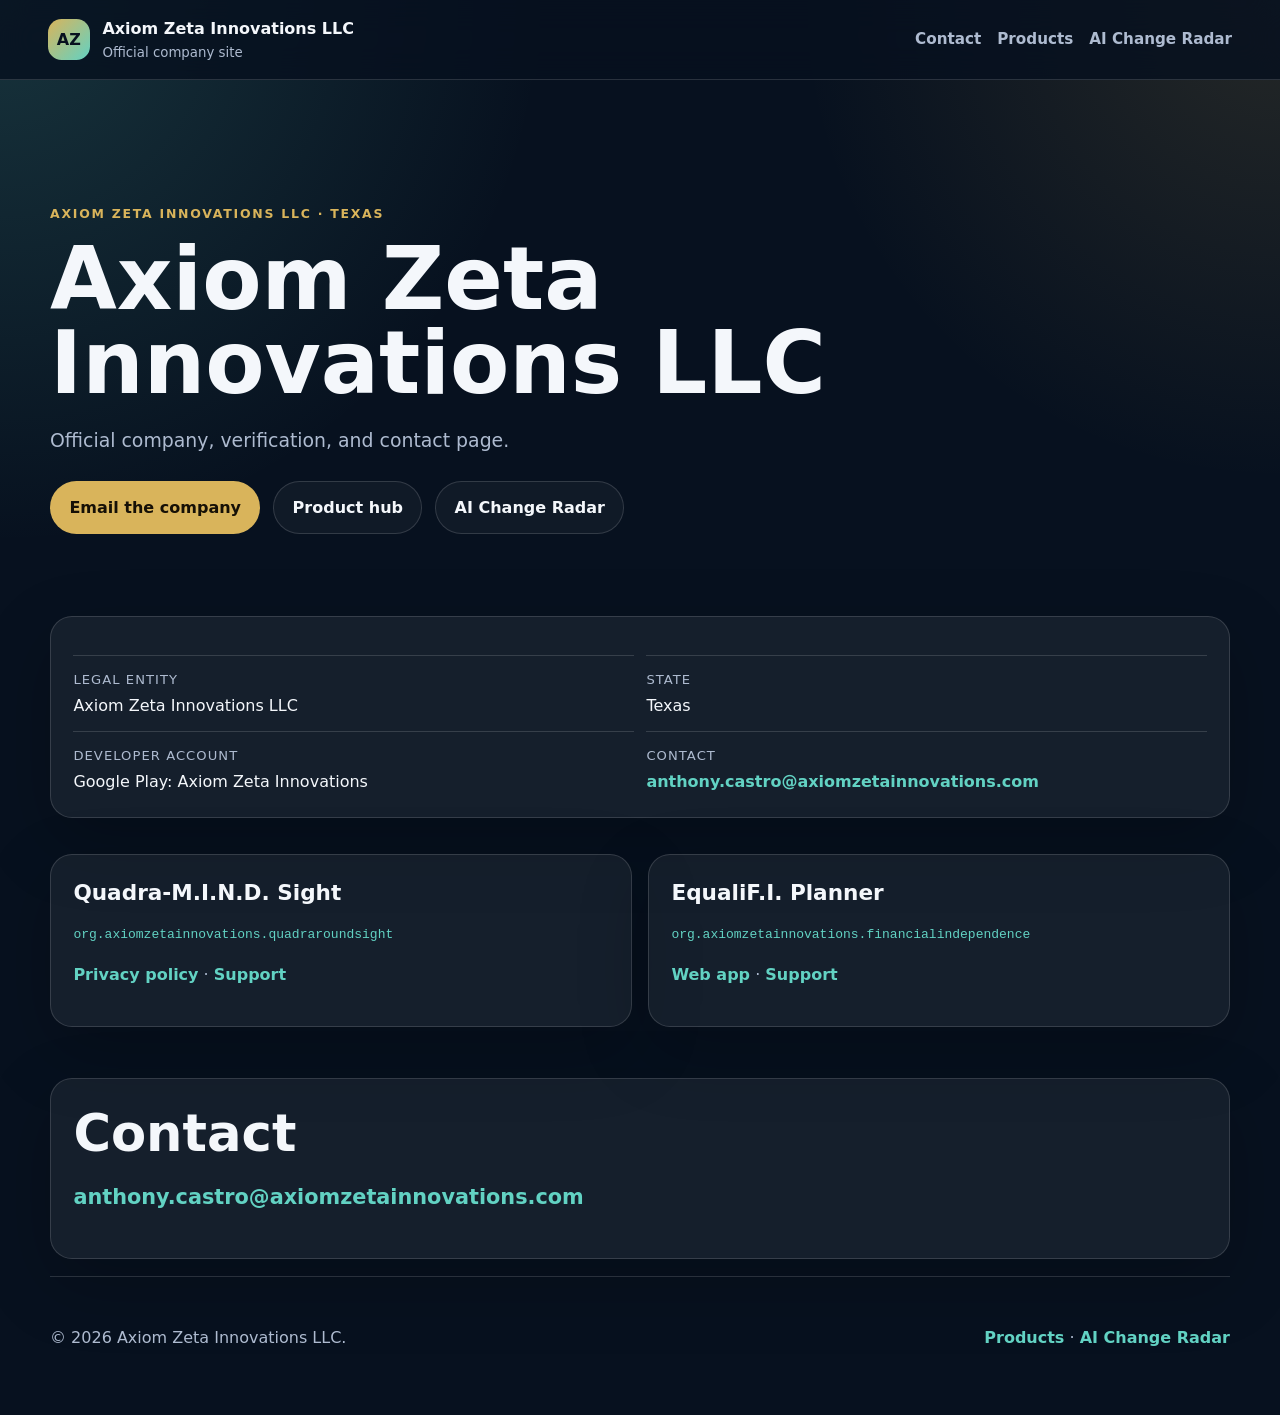
==== index.html @ 3f9bf86b "Trim the official LLC site to the essentials" ====
<!doctype html>
<html lang="en">
<head>
  <meta charset="utf-8" />
  <meta name="viewport" content="width=device-width, initial-scale=1" />
  <title>Axiom Zeta Innovations LLC</title>
  <meta name="description" content="Official company and contact page for Axiom Zeta Innovations LLC." />
  <link rel="canonical" href="https://axiomzetainnovations.com/" />
  <link rel="stylesheet" href="styles.css" />
</head>
<body>
  <header class="site-header">
    <a class="brand" href="#top" aria-label="Axiom Zeta Innovations LLC home">
      <span class="brand-mark">AZ</span>
      <span>
        <strong>Axiom Zeta Innovations LLC</strong>
        <small>Official company site</small>
      </span>
    </a>
    <nav aria-label="Primary">
      <a href="#contact">Contact</a>
      <a href="https://axiomzeta-innovations.com">Products</a>
      <a href="https://www.aichangeradar.com">AI Change Radar</a>
    </nav>
  </header>

  <main id="top">
    <section class="hero">
      <p class="eyebrow">Axiom Zeta Innovations LLC · Texas</p>
      <h1>Axiom Zeta Innovations LLC</h1>
      <p class="lede">Official company, verification, and contact page.</p>
      <div class="actions">
        <a class="button primary" href="mailto:anthony.castro@axiomzetainnovations.com">Email the company</a>
        <a class="button ghost" href="https://axiomzeta-innovations.com">Product hub</a>
        <a class="button ghost" href="https://www.aichangeradar.com">AI Change Radar</a>
      </div>
    </section>

    <section class="section compact" aria-label="Company facts">
      <div class="card wide facts-card">
        <dl class="facts">
          <div><dt>Legal entity</dt><dd>Axiom Zeta Innovations LLC</dd></div>
          <div><dt>State</dt><dd>Texas</dd></div>
          <div><dt>Developer account</dt><dd>Google Play: Axiom Zeta Innovations</dd></div>
          <div><dt>Contact</dt><dd><a href="mailto:anthony.castro@axiomzetainnovations.com">anthony.castro@axiomzetainnovations.com</a></dd></div>
        </dl>
      </div>
    </section>

    <section class="section compact" aria-label="App support">
      <div class="grid two">
        <article class="card support-card">
          <h2>Quadra-M.I.N.D. Sight</h2>
          <p><code>org.axiomzetainnovations.quadraroundsight</code></p>
          <p><a href="https://quadra-mind-sight.onrender.com/privacy.html">Privacy policy</a> · <a href="mailto:anthony.castro@axiomzetainnovations.com">Support</a></p>
        </article>
        <article class="card support-card">
          <h2>EqualiF.I. Planner</h2>
          <p><code>org.axiomzetainnovations.financialindependence</code></p>
          <p><a href="https://equalifi-planner.vercel.app">Web app</a> · <a href="mailto:anthony.castro@axiomzetainnovations.com">Support</a></p>
        </article>
      </div>
    </section>

    <section id="contact" class="section compact">
      <div class="card wide contact-card">
        <h2>Contact</h2>
        <p class="contact-line"><a href="mailto:anthony.castro@axiomzetainnovations.com">anthony.castro@axiomzetainnovations.com</a></p>
      </div>
    </section>
  </main>

  <footer>
    <p>© <span id="year">2026</span> Axiom Zeta Innovations LLC.</p>
    <p><a href="https://axiomzeta-innovations.com">Products</a> · <a href="https://www.aichangeradar.com">AI Change Radar</a></p>
  </footer>
  <script>document.getElementById('year').textContent = new Date().getFullYear();</script>
</body>
</html>
---- styles.css ----
:root {
  color-scheme: dark;
  --bg: #07111f;
  --panel: rgba(255, 255, 255, 0.06);
  --panel-strong: rgba(255, 255, 255, 0.09);
  --text: #f4f7fb;
  --muted: #aebbd0;
  --line: rgba(255, 255, 255, 0.14);
  --gold: #d9b45b;
  --teal: #62d2c3;
  --radius: 22px;
}

* { box-sizing: border-box; }

body {
  margin: 0;
  font-family: Inter, ui-sans-serif, system-ui, -apple-system, BlinkMacSystemFont, "Segoe UI", sans-serif;
  background:
    radial-gradient(circle at top left, rgba(98, 210, 195, 0.18), transparent 34rem),
    radial-gradient(circle at top right, rgba(217, 180, 91, 0.14), transparent 30rem),
    var(--bg);
  color: var(--text);
  line-height: 1.6;
}

a { color: var(--teal); text-decoration: none; font-weight: 650; }
a:hover { text-decoration: underline; }

.site-header {
  position: sticky;
  top: 0;
  z-index: 10;
  display: flex;
  align-items: center;
  justify-content: space-between;
  gap: 1rem;
  padding: 1rem clamp(1rem, 4vw, 3rem);
  background: rgba(7, 17, 31, 0.82);
  backdrop-filter: blur(16px);
  border-bottom: 1px solid var(--line);
}

.brand { display: flex; align-items: center; gap: 0.8rem; color: var(--text); }
.brand:hover { text-decoration: none; }
.brand-mark {
  display: grid;
  place-items: center;
  width: 2.6rem;
  height: 2.6rem;
  border-radius: 0.85rem;
  background: linear-gradient(135deg, var(--gold), var(--teal));
  color: #07111f;
  font-weight: 900;
}
.brand small { display: block; color: var(--muted); font-weight: 500; }

nav { display: flex; flex-wrap: wrap; gap: 1rem; }
nav a { color: var(--muted); font-size: 0.95rem; }
nav a:hover { color: var(--text); }

main { width: min(1180px, calc(100% - 2rem)); margin: 0 auto; }

.hero { padding: clamp(4rem, 9vw, 7rem) 0 3rem; max-width: 880px; }
.eyebrow, .kicker {
  letter-spacing: 0.14em;
  text-transform: uppercase;
  color: var(--gold);
  font-size: 0.78rem;
  font-weight: 800;
}
h1 { font-size: clamp(2.6rem, 7vw, 5.4rem); line-height: 0.98; margin: 0.4rem 0 1rem; }
h2 { font-size: clamp(2rem, 4vw, 3.2rem); line-height: 1.05; margin: 0.3rem 0 0.8rem; }
h3 { margin-top: 0; }
.lede { color: var(--muted); font-size: 1.18rem; max-width: 760px; }

.actions { display: flex; flex-wrap: wrap; gap: 0.8rem; margin-top: 1.6rem; }
.button {
  display: inline-flex;
  align-items: center;
  border-radius: 999px;
  padding: 0.8rem 1.15rem;
  border: 1px solid var(--line);
  color: var(--text);
}
.button.primary { background: var(--gold); color: #161006; border-color: transparent; }
.button.ghost { background: rgba(255,255,255,0.04); }

.section { padding: 3.5rem 0; }
.section.compact { padding: 1.1rem 0; }
.facts-card { margin-top: 0; }
.support-card h2 { font-size: 1.35rem; margin-bottom: 0.4rem; }
.support-card code { color: var(--teal); overflow-wrap: anywhere; }
.section.alt .card { background: var(--panel-strong); }
.section-head { max-width: 780px; margin-bottom: 1.4rem; }
.section-head p { color: var(--muted); }

.grid { display: grid; gap: 1rem; }
.grid.three { grid-template-columns: repeat(3, minmax(0, 1fr)); }
.grid.two { grid-template-columns: repeat(2, minmax(0, 1fr)); }

.card {
  background: var(--panel);
  border: 1px solid var(--line);
  border-radius: var(--radius);
  padding: 1.4rem;
  box-shadow: 0 24px 70px rgba(0, 0, 0, 0.22);
}
.card.wide { margin-top: 1rem; }
.card p { color: var(--muted); }
.card strong { color: var(--text); }

.pill {
  display: inline-block;
  border-radius: 999px;
  padding: 0.25rem 0.6rem;
  font-size: 0.75rem;
  font-weight: 800;
  letter-spacing: 0.08em;
  text-transform: uppercase;
  background: rgba(98, 210, 195, 0.14);
  color: var(--teal);
}
.pill.hub { background: rgba(217, 180, 91, 0.16); color: var(--gold); }
.pill.inquiry { background: rgba(255,255,255,0.1); color: var(--text); }

.facts, .mini-facts { display: grid; gap: 0.8rem; margin: 1rem 0 0; }
.facts { grid-template-columns: repeat(2, minmax(0, 1fr)); }
.facts div, .mini-facts div { border-top: 1px solid var(--line); padding-top: 0.8rem; }
dt { color: var(--muted); font-size: 0.82rem; text-transform: uppercase; letter-spacing: 0.08em; }
dd { margin: 0.2rem 0 0; overflow-wrap: anywhere; }

.links { color: var(--muted); }
.contact-line { font-size: 1.3rem; overflow-wrap: anywhere; }
.muted { color: var(--muted); }

footer {
  width: min(1180px, calc(100% - 2rem));
  margin: 0 auto;
  padding: 2rem 0 3rem;
  border-top: 1px solid var(--line);
  color: var(--muted);
  display: flex;
  justify-content: space-between;
  gap: 1rem;
  flex-wrap: wrap;
}

.not-found { min-height: 70vh; display: grid; place-items: center; text-align: center; }

@media (max-width: 820px) {
  .site-header { align-items: flex-start; flex-direction: column; }
  .grid.three, .grid.two, .facts { grid-template-columns: 1fr; }
  .hero { padding-top: 3rem; }
}
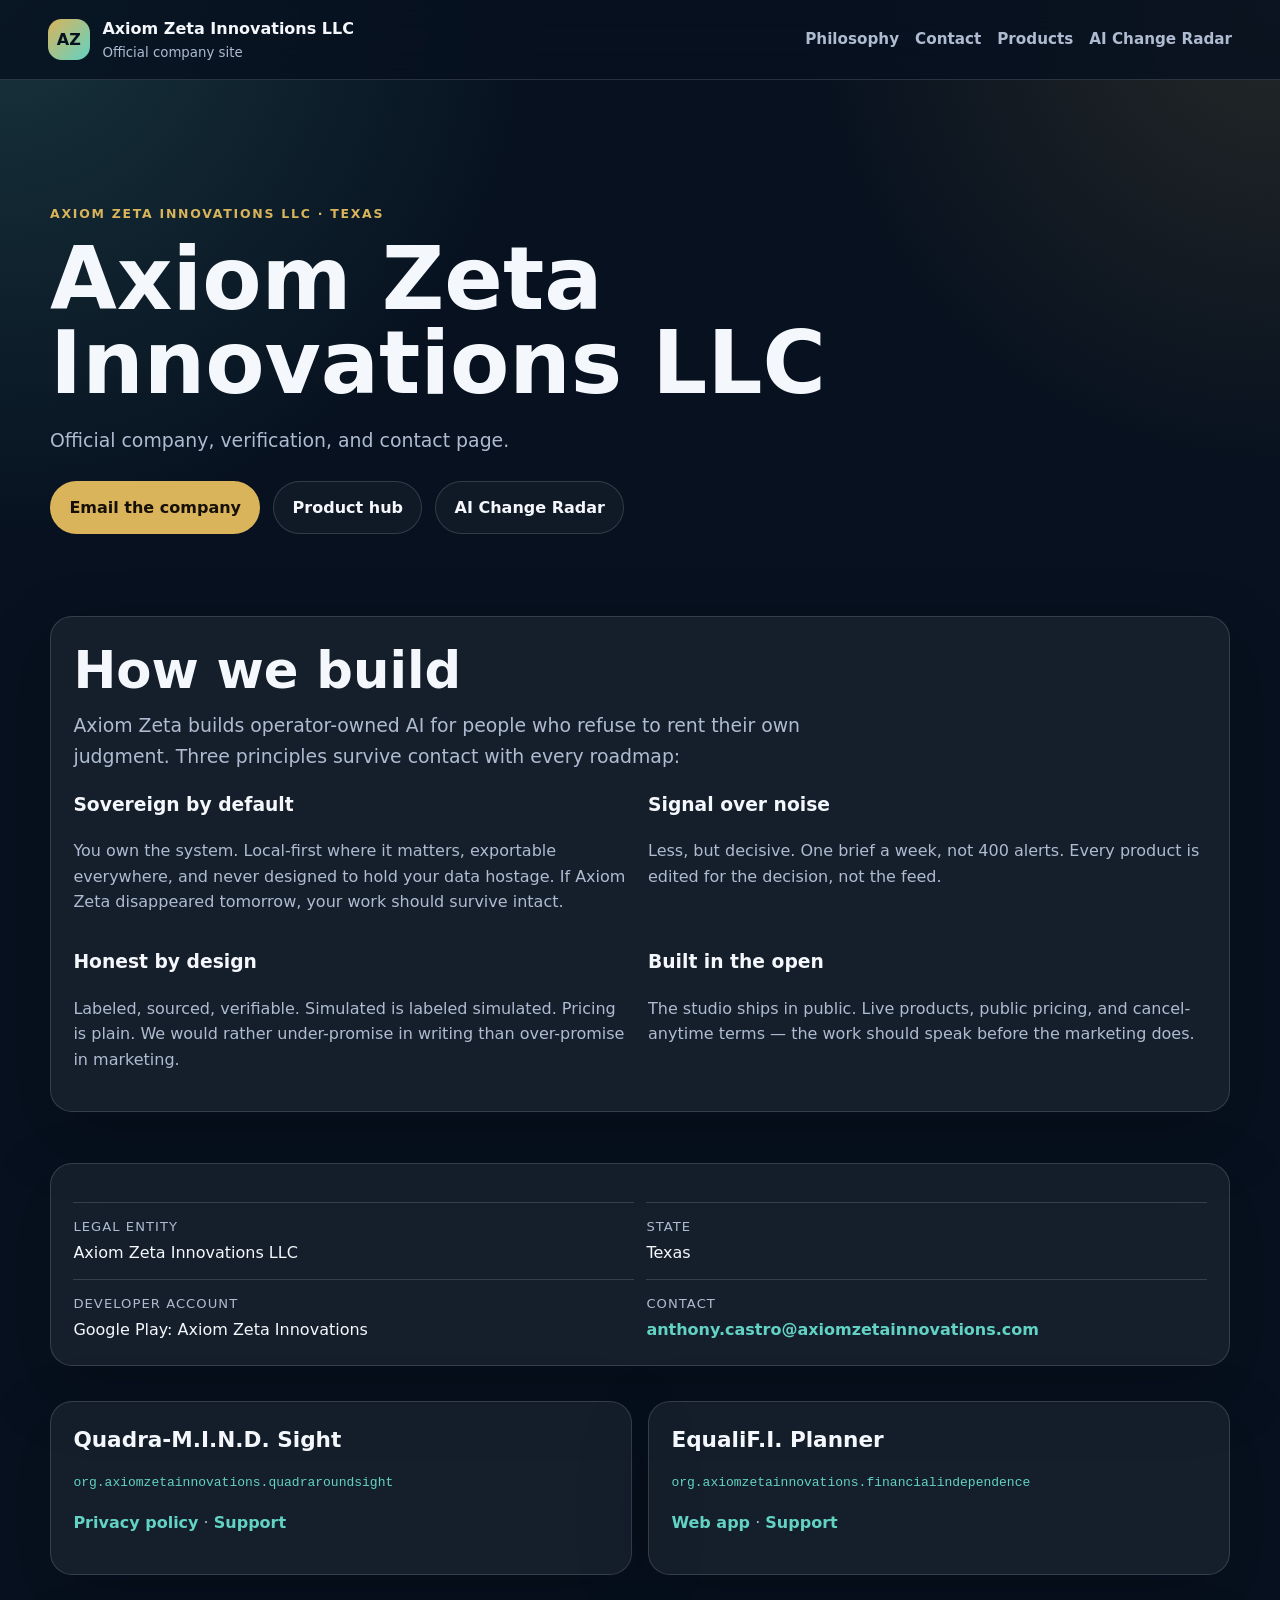
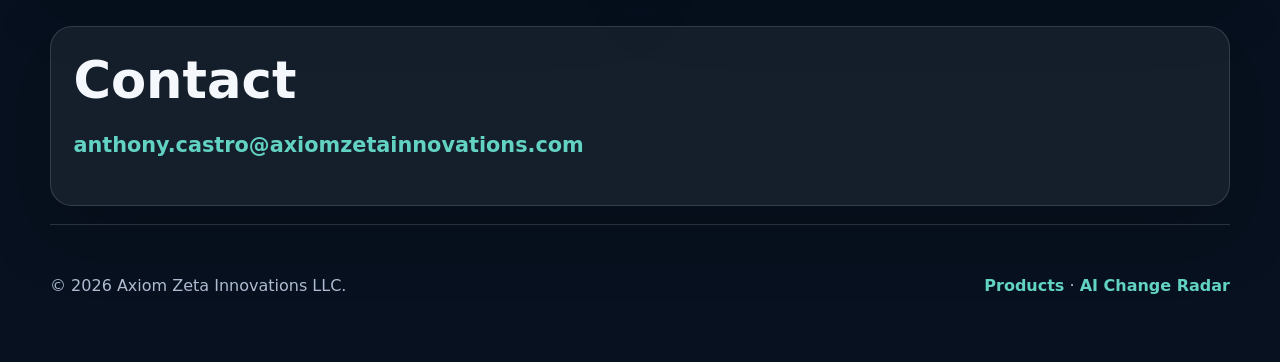
==== commit 3608ed2b: "Add business philosophy section and nav link to official LLC site" ====
--- a/index.html
+++ b/index.html
@@ -18,6 +18,7 @@
       </span>
     </a>
     <nav aria-label="Primary">
+      <a href="#philosophy">Philosophy</a>
       <a href="#contact">Contact</a>
       <a href="https://axiomzeta-innovations.com">Products</a>
       <a href="https://www.aichangeradar.com">AI Change Radar</a>
@@ -33,6 +34,31 @@
         <a class="button primary" href="mailto:anthony.castro@axiomzetainnovations.com">Email the company</a>
         <a class="button ghost" href="https://axiomzeta-innovations.com">Product hub</a>
         <a class="button ghost" href="https://www.aichangeradar.com">AI Change Radar</a>
+      </div>
+    </section>
+
+    <section id="philosophy" class="section compact" aria-label="Business philosophy">
+      <div class="card wide">
+        <h2>How we build</h2>
+        <p class="lede" style="margin-top:0">Axiom Zeta builds operator-owned AI for people who refuse to rent their own judgment. Three principles survive contact with every roadmap:</p>
+        <div class="grid two" style="margin-top:18px">
+          <article>
+            <h3>Sovereign by default</h3>
+            <p>You own the system. Local-first where it matters, exportable everywhere, and never designed to hold your data hostage. If Axiom Zeta disappeared tomorrow, your work should survive intact.</p>
+          </article>
+          <article>
+            <h3>Signal over noise</h3>
+            <p>Less, but decisive. One brief a week, not 400 alerts. Every product is edited for the decision, not the feed.</p>
+          </article>
+          <article>
+            <h3>Honest by design</h3>
+            <p>Labeled, sourced, verifiable. Simulated is labeled simulated. Pricing is plain. We would rather under-promise in writing than over-promise in marketing.</p>
+          </article>
+          <article>
+            <h3>Built in the open</h3>
+            <p>The studio ships in public. Live products, public pricing, and cancel-anytime terms — the work should speak before the marketing does.</p>
+          </article>
+        </div>
       </div>
     </section>
 
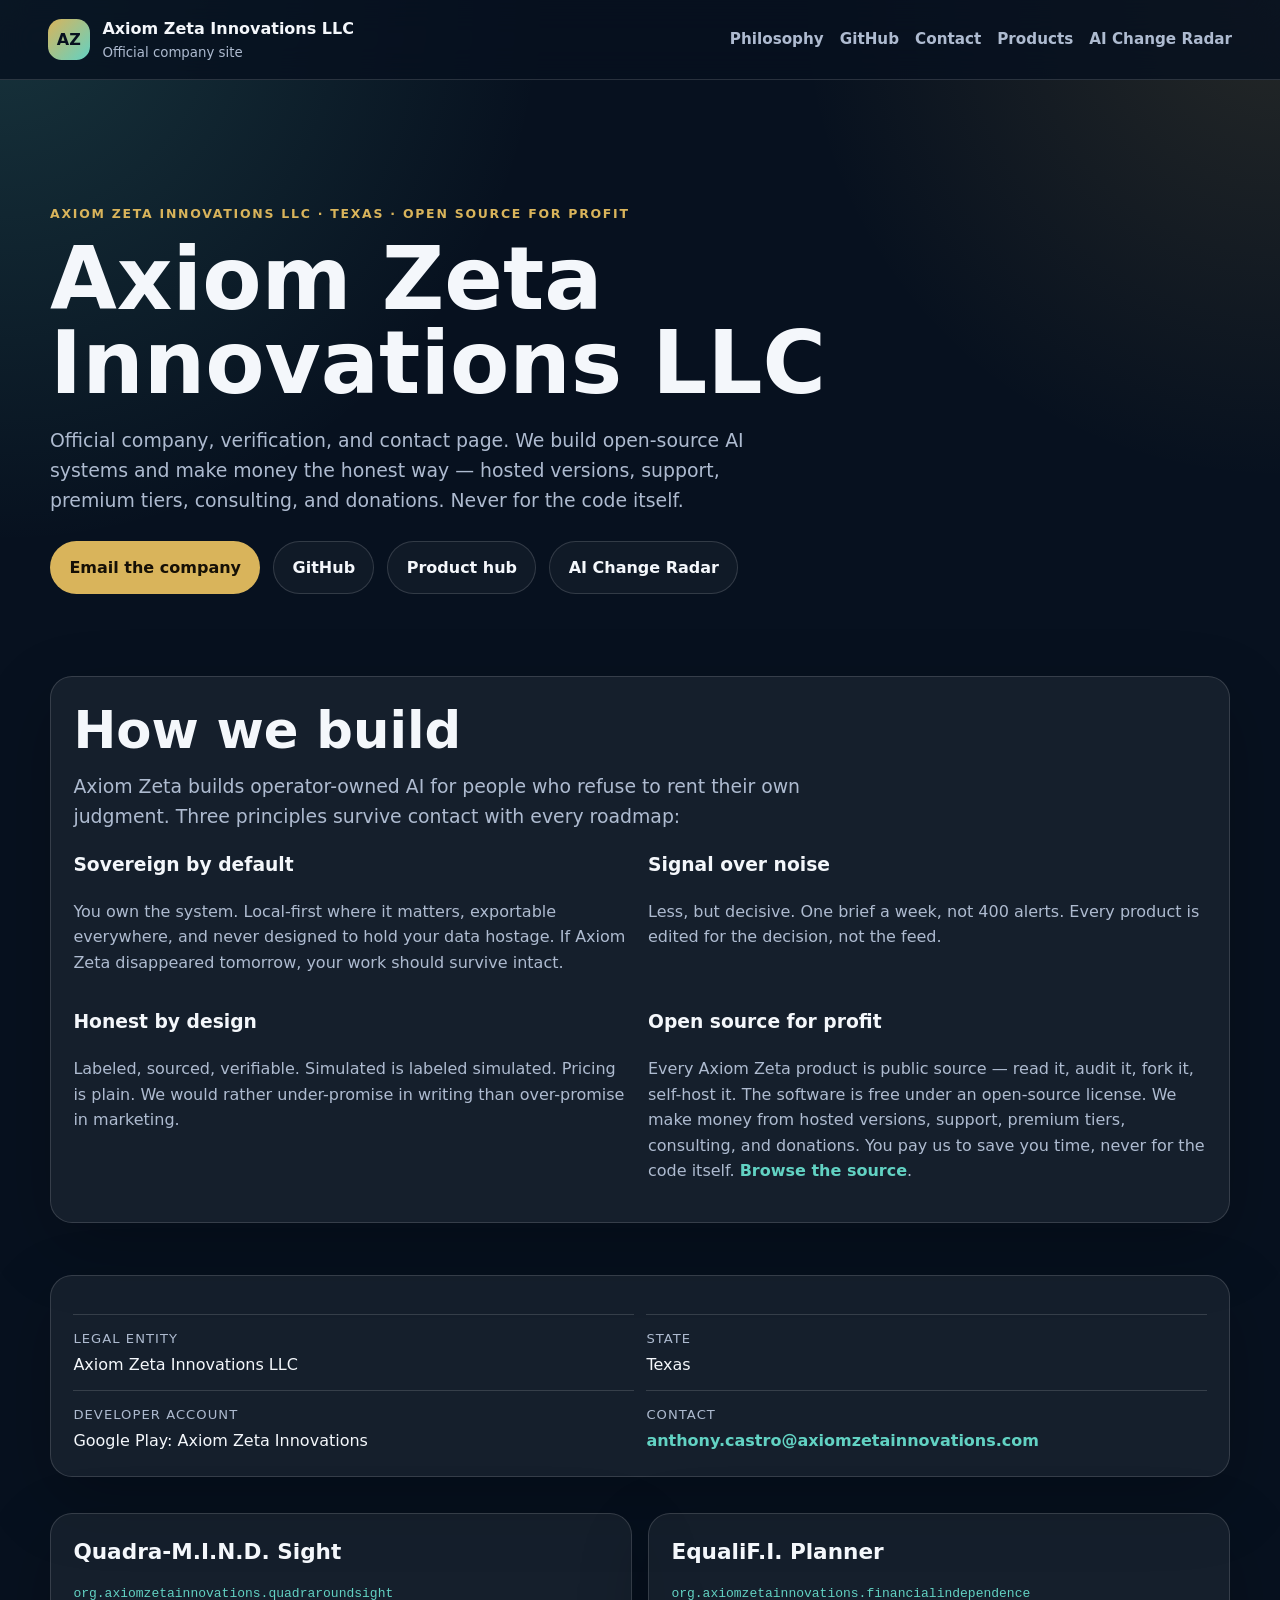
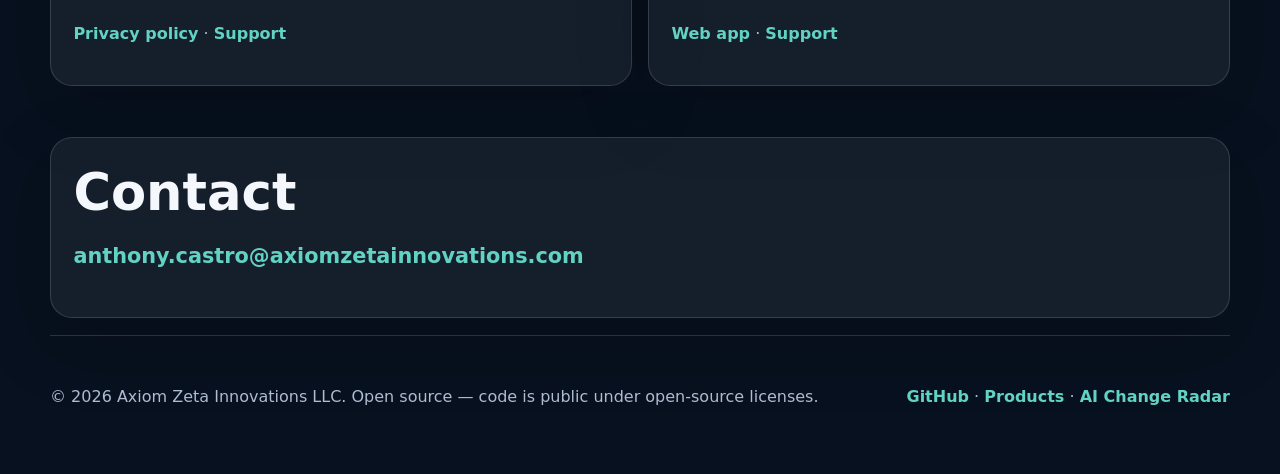
==== commit 156076e3: "Rebrand: open source for profit positioning - Hero: open-source-for-profit framing with the money se" ====
--- a/index.html
+++ b/index.html
@@ -19,6 +19,7 @@
     </a>
     <nav aria-label="Primary">
       <a href="#philosophy">Philosophy</a>
+      <a href="https://github.com/axiomzeta">GitHub</a>
       <a href="#contact">Contact</a>
       <a href="https://axiomzeta-innovations.com">Products</a>
       <a href="https://www.aichangeradar.com">AI Change Radar</a>
@@ -27,11 +28,12 @@
 
   <main id="top">
     <section class="hero">
-      <p class="eyebrow">Axiom Zeta Innovations LLC · Texas</p>
+      <p class="eyebrow">Axiom Zeta Innovations LLC · Texas · Open source for profit</p>
       <h1>Axiom Zeta Innovations LLC</h1>
-      <p class="lede">Official company, verification, and contact page.</p>
+      <p class="lede">Official company, verification, and contact page. We build open-source AI systems and make money the honest way — hosted versions, support, premium tiers, consulting, and donations. Never for the code itself.</p>
       <div class="actions">
         <a class="button primary" href="mailto:anthony.castro@axiomzetainnovations.com">Email the company</a>
+        <a class="button ghost" href="https://github.com/axiomzeta">GitHub</a>
         <a class="button ghost" href="https://axiomzeta-innovations.com">Product hub</a>
         <a class="button ghost" href="https://www.aichangeradar.com">AI Change Radar</a>
       </div>
@@ -55,8 +57,8 @@
             <p>Labeled, sourced, verifiable. Simulated is labeled simulated. Pricing is plain. We would rather under-promise in writing than over-promise in marketing.</p>
           </article>
           <article>
-            <h3>Built in the open</h3>
-            <p>The studio ships in public. Live products, public pricing, and cancel-anytime terms — the work should speak before the marketing does.</p>
+            <h3>Open source for profit</h3>
+            <p>Every Axiom Zeta product is public source — read it, audit it, fork it, self-host it. The software is free under an open-source license. We make money from hosted versions, support, premium tiers, consulting, and donations. You pay us to save you time, never for the code itself. <a href="https://github.com/axiomzeta">Browse the source</a>.</p>
           </article>
         </div>
       </div>
@@ -97,8 +99,8 @@
   </main>
 
   <footer>
-    <p>© <span id="year">2026</span> Axiom Zeta Innovations LLC.</p>
-    <p><a href="https://axiomzeta-innovations.com">Products</a> · <a href="https://www.aichangeradar.com">AI Change Radar</a></p>
+    <p>© <span id="year">2026</span> Axiom Zeta Innovations LLC. Open source — code is public under open-source licenses.</p>
+    <p><a href="https://github.com/axiomzeta">GitHub</a> · <a href="https://axiomzeta-innovations.com">Products</a> · <a href="https://www.aichangeradar.com">AI Change Radar</a></p>
   </footer>
   <script>document.getElementById('year').textContent = new Date().getFullYear();</script>
 </body>
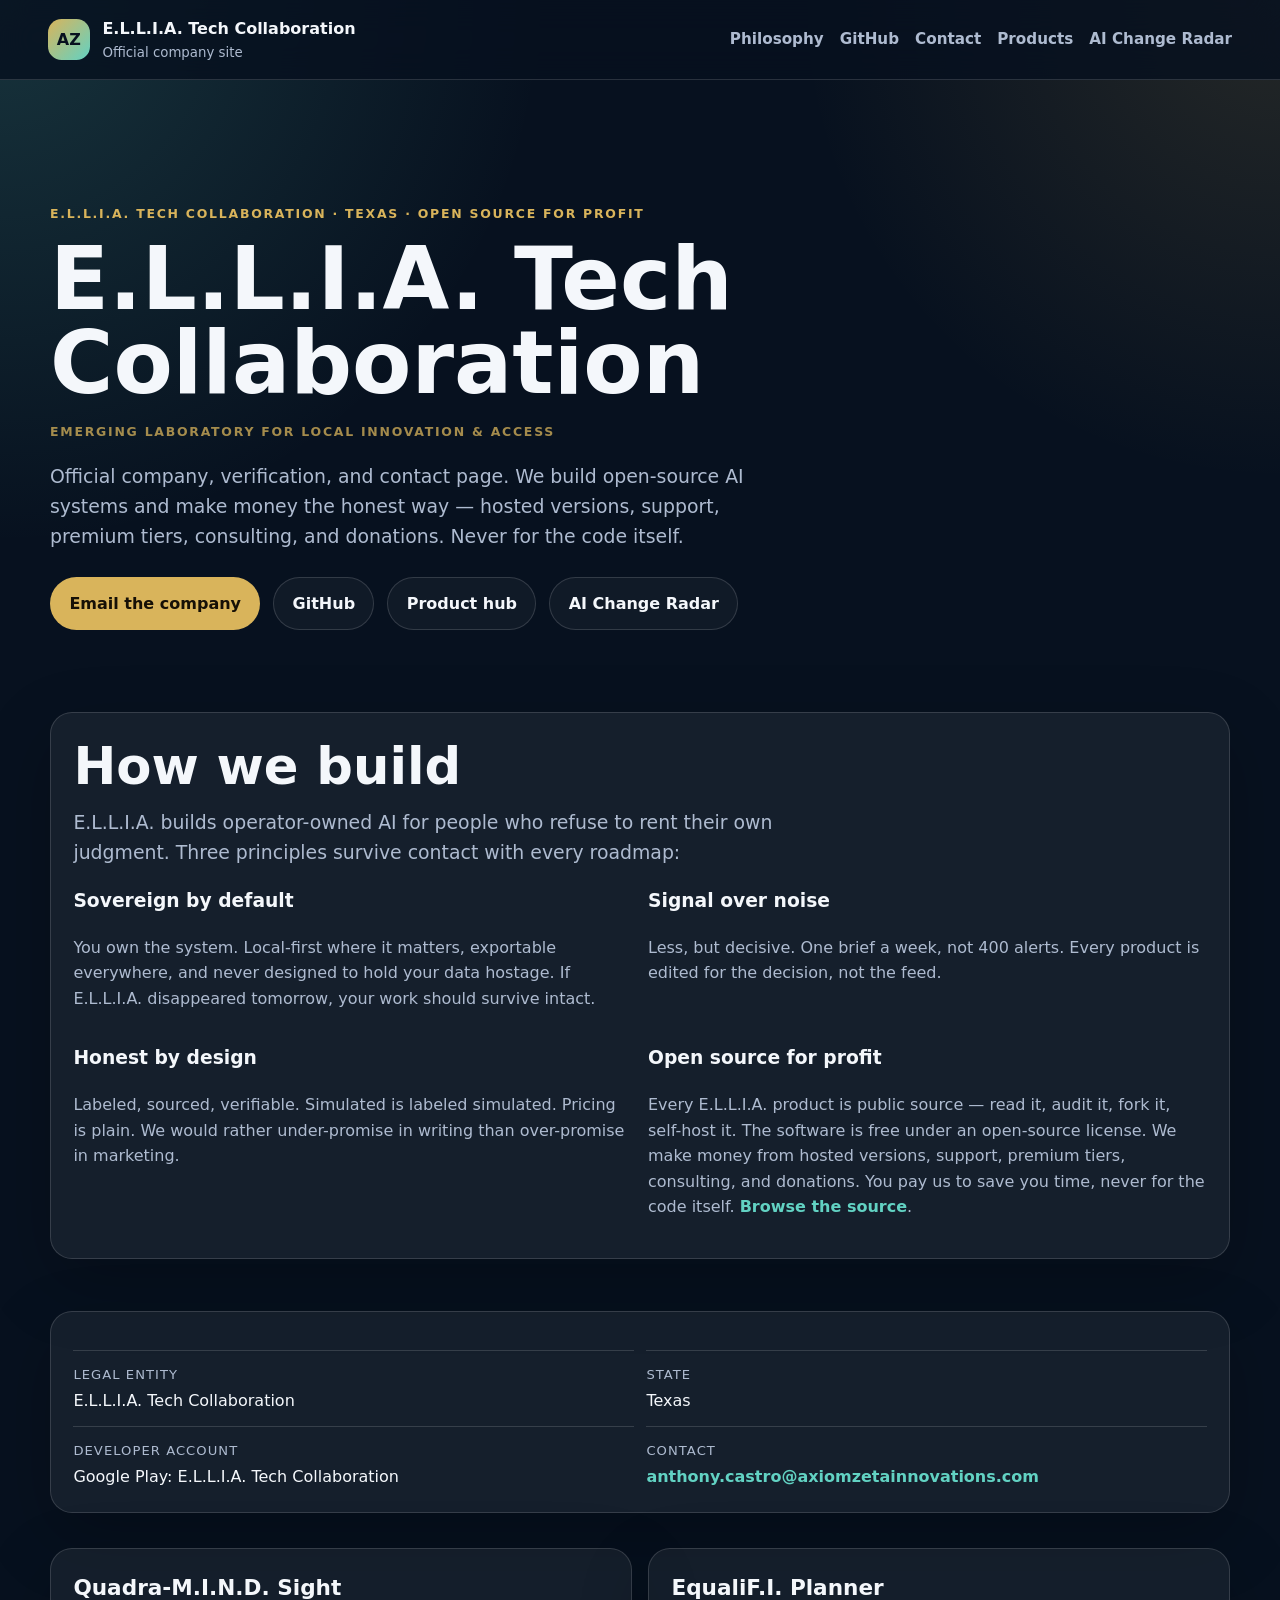
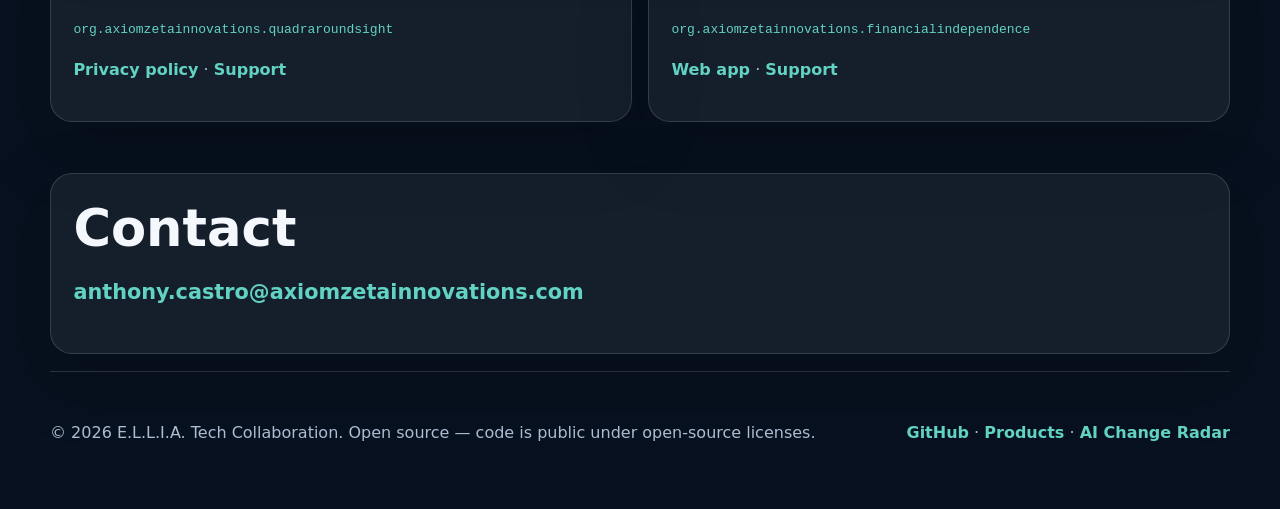
==== commit 7d8c5a7b: "Rebrand: Axiom Zeta Innovations LLC → E.L.L.I.A. Tech Collaboration (Emerging Laboratory for Local I" ====
--- a/index.html
+++ b/index.html
@@ -3,17 +3,17 @@
 <head>
   <meta charset="utf-8" />
   <meta name="viewport" content="width=device-width, initial-scale=1" />
-  <title>Axiom Zeta Innovations LLC</title>
-  <meta name="description" content="Official company and contact page for Axiom Zeta Innovations LLC." />
+  <title>E.L.L.I.A. Tech Collaboration</title>
+  <meta name="description" content="Official company and contact page for E.L.L.I.A. Tech Collaboration." />
   <link rel="canonical" href="https://axiomzetainnovations.com/" />
   <link rel="stylesheet" href="styles.css" />
 </head>
 <body>
   <header class="site-header">
-    <a class="brand" href="#top" aria-label="Axiom Zeta Innovations LLC home">
+    <a class="brand" href="#top" aria-label="E.L.L.I.A. Tech Collaboration home">
       <span class="brand-mark">AZ</span>
       <span>
-        <strong>Axiom Zeta Innovations LLC</strong>
+        <strong>E.L.L.I.A. Tech Collaboration</strong>
         <small>Official company site</small>
       </span>
     </a>
@@ -28,8 +28,9 @@
 
   <main id="top">
     <section class="hero">
-      <p class="eyebrow">Axiom Zeta Innovations LLC · Texas · Open source for profit</p>
-      <h1>Axiom Zeta Innovations LLC</h1>
+      <p class="eyebrow">E.L.L.I.A. Tech Collaboration · Texas · Open source for profit</p>
+      <h1>E.L.L.I.A. Tech Collaboration</h1>
+      <p class="eyebrow" style="margin-top:8px;opacity:.75">Emerging Laboratory for Local Innovation &amp; Access</p>
       <p class="lede">Official company, verification, and contact page. We build open-source AI systems and make money the honest way — hosted versions, support, premium tiers, consulting, and donations. Never for the code itself.</p>
       <div class="actions">
         <a class="button primary" href="mailto:anthony.castro@axiomzetainnovations.com">Email the company</a>
@@ -42,11 +43,11 @@
     <section id="philosophy" class="section compact" aria-label="Business philosophy">
       <div class="card wide">
         <h2>How we build</h2>
-        <p class="lede" style="margin-top:0">Axiom Zeta builds operator-owned AI for people who refuse to rent their own judgment. Three principles survive contact with every roadmap:</p>
+        <p class="lede" style="margin-top:0">E.L.L.I.A. builds operator-owned AI for people who refuse to rent their own judgment. Three principles survive contact with every roadmap:</p>
         <div class="grid two" style="margin-top:18px">
           <article>
             <h3>Sovereign by default</h3>
-            <p>You own the system. Local-first where it matters, exportable everywhere, and never designed to hold your data hostage. If Axiom Zeta disappeared tomorrow, your work should survive intact.</p>
+            <p>You own the system. Local-first where it matters, exportable everywhere, and never designed to hold your data hostage. If E.L.L.I.A. disappeared tomorrow, your work should survive intact.</p>
           </article>
           <article>
             <h3>Signal over noise</h3>
@@ -58,7 +59,7 @@
           </article>
           <article>
             <h3>Open source for profit</h3>
-            <p>Every Axiom Zeta product is public source — read it, audit it, fork it, self-host it. The software is free under an open-source license. We make money from hosted versions, support, premium tiers, consulting, and donations. You pay us to save you time, never for the code itself. <a href="https://github.com/axiomzeta">Browse the source</a>.</p>
+            <p>Every E.L.L.I.A. product is public source — read it, audit it, fork it, self-host it. The software is free under an open-source license. We make money from hosted versions, support, premium tiers, consulting, and donations. You pay us to save you time, never for the code itself. <a href="https://github.com/axiomzeta">Browse the source</a>.</p>
           </article>
         </div>
       </div>
@@ -67,9 +68,9 @@
     <section class="section compact" aria-label="Company facts">
       <div class="card wide facts-card">
         <dl class="facts">
-          <div><dt>Legal entity</dt><dd>Axiom Zeta Innovations LLC</dd></div>
+          <div><dt>Legal entity</dt><dd>E.L.L.I.A. Tech Collaboration</dd></div>
           <div><dt>State</dt><dd>Texas</dd></div>
-          <div><dt>Developer account</dt><dd>Google Play: Axiom Zeta Innovations</dd></div>
+          <div><dt>Developer account</dt><dd>Google Play: E.L.L.I.A. Tech Collaboration</dd></div>
           <div><dt>Contact</dt><dd><a href="mailto:anthony.castro@axiomzetainnovations.com">anthony.castro@axiomzetainnovations.com</a></dd></div>
         </dl>
       </div>
@@ -99,7 +100,7 @@
   </main>
 
   <footer>
-    <p>© <span id="year">2026</span> Axiom Zeta Innovations LLC. Open source — code is public under open-source licenses.</p>
+    <p>© <span id="year">2026</span> E.L.L.I.A. Tech Collaboration. Open source — code is public under open-source licenses.</p>
     <p><a href="https://github.com/axiomzeta">GitHub</a> · <a href="https://axiomzeta-innovations.com">Products</a> · <a href="https://www.aichangeradar.com">AI Change Radar</a></p>
   </footer>
   <script>document.getElementById('year').textContent = new Date().getFullYear();</script>
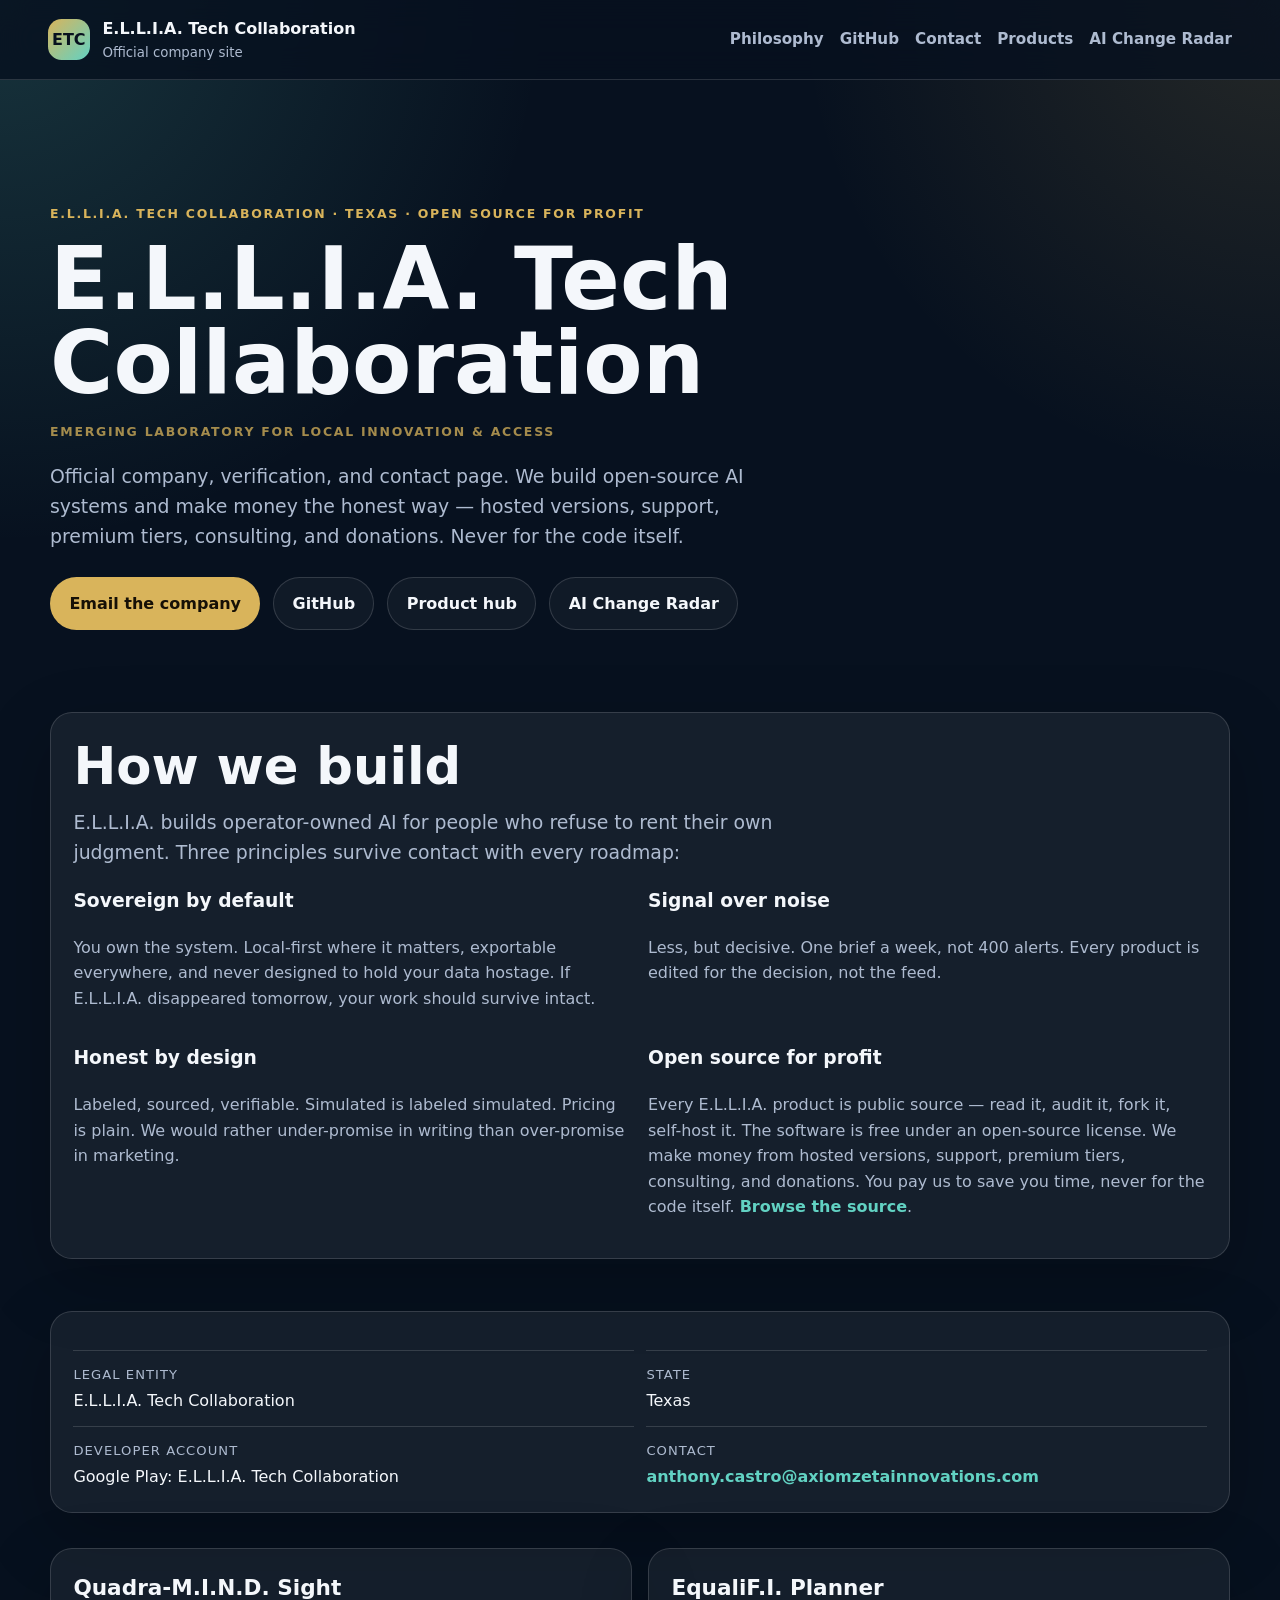
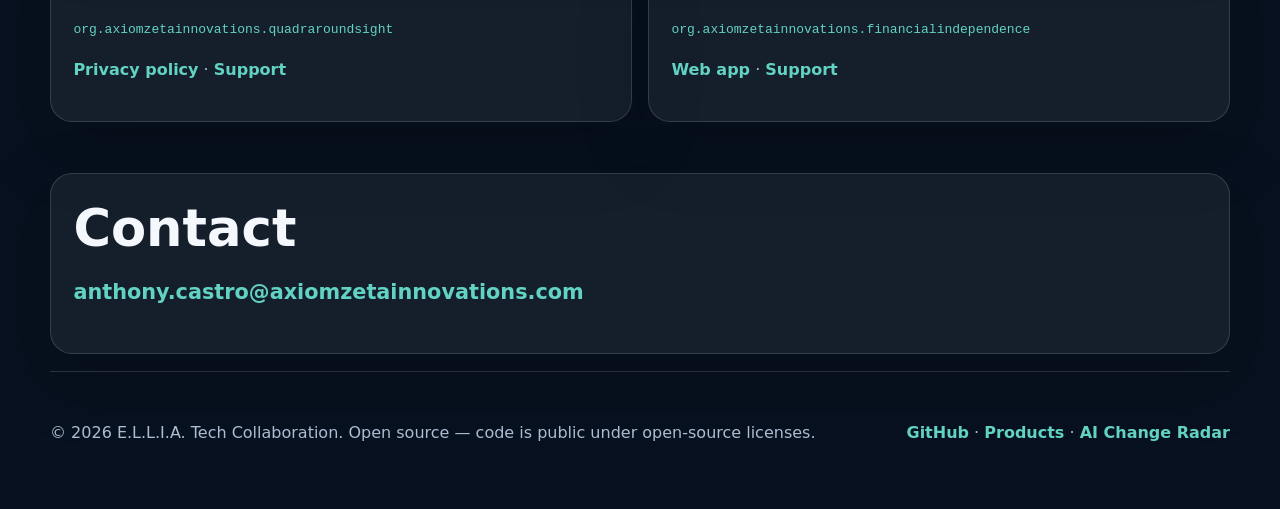
==== commit d096eb81: "Post-rebrand cleanup: links + brand marks now point at E.L.L.I.A. Tech Collaboration - GitHub links:" ====
--- a/index.html
+++ b/index.html
@@ -5,13 +5,13 @@
   <meta name="viewport" content="width=device-width, initial-scale=1" />
   <title>E.L.L.I.A. Tech Collaboration</title>
   <meta name="description" content="Official company and contact page for E.L.L.I.A. Tech Collaboration." />
-  <link rel="canonical" href="https://axiomzetainnovations.com/" />
+  <link rel="canonical" href="https://axiom-zeta-innovations-llc-site.vercel.app/" />
   <link rel="stylesheet" href="styles.css" />
 </head>
 <body>
   <header class="site-header">
     <a class="brand" href="#top" aria-label="E.L.L.I.A. Tech Collaboration home">
-      <span class="brand-mark">AZ</span>
+      <span class="brand-mark">ETC</span>
       <span>
         <strong>E.L.L.I.A. Tech Collaboration</strong>
         <small>Official company site</small>
@@ -19,9 +19,9 @@
     </a>
     <nav aria-label="Primary">
       <a href="#philosophy">Philosophy</a>
-      <a href="https://github.com/axiomzeta">GitHub</a>
+      <a href="https://github.com/E-L-L-I-A-Tech-Collaboration">GitHub</a>
       <a href="#contact">Contact</a>
-      <a href="https://axiomzeta-innovations.com">Products</a>
+      <a href="https://axiom-zeta-innovations.vercel.app">Products</a>
       <a href="https://www.aichangeradar.com">AI Change Radar</a>
     </nav>
   </header>
@@ -34,8 +34,8 @@
       <p class="lede">Official company, verification, and contact page. We build open-source AI systems and make money the honest way — hosted versions, support, premium tiers, consulting, and donations. Never for the code itself.</p>
       <div class="actions">
         <a class="button primary" href="mailto:anthony.castro@axiomzetainnovations.com">Email the company</a>
-        <a class="button ghost" href="https://github.com/axiomzeta">GitHub</a>
-        <a class="button ghost" href="https://axiomzeta-innovations.com">Product hub</a>
+        <a class="button ghost" href="https://github.com/E-L-L-I-A-Tech-Collaboration">GitHub</a>
+        <a class="button ghost" href="https://axiom-zeta-innovations.vercel.app">Product hub</a>
         <a class="button ghost" href="https://www.aichangeradar.com">AI Change Radar</a>
       </div>
     </section>
@@ -59,7 +59,7 @@
           </article>
           <article>
             <h3>Open source for profit</h3>
-            <p>Every E.L.L.I.A. product is public source — read it, audit it, fork it, self-host it. The software is free under an open-source license. We make money from hosted versions, support, premium tiers, consulting, and donations. You pay us to save you time, never for the code itself. <a href="https://github.com/axiomzeta">Browse the source</a>.</p>
+            <p>Every E.L.L.I.A. product is public source — read it, audit it, fork it, self-host it. The software is free under an open-source license. We make money from hosted versions, support, premium tiers, consulting, and donations. You pay us to save you time, never for the code itself. <a href="https://github.com/E-L-L-I-A-Tech-Collaboration">Browse the source</a>.</p>
           </article>
         </div>
       </div>
@@ -101,7 +101,7 @@
 
   <footer>
     <p>© <span id="year">2026</span> E.L.L.I.A. Tech Collaboration. Open source — code is public under open-source licenses.</p>
-    <p><a href="https://github.com/axiomzeta">GitHub</a> · <a href="https://axiomzeta-innovations.com">Products</a> · <a href="https://www.aichangeradar.com">AI Change Radar</a></p>
+    <p><a href="https://github.com/E-L-L-I-A-Tech-Collaboration">GitHub</a> · <a href="https://axiom-zeta-innovations.vercel.app">Products</a> · <a href="https://www.aichangeradar.com">AI Change Radar</a></p>
   </footer>
   <script>document.getElementById('year').textContent = new Date().getFullYear();</script>
 </body>
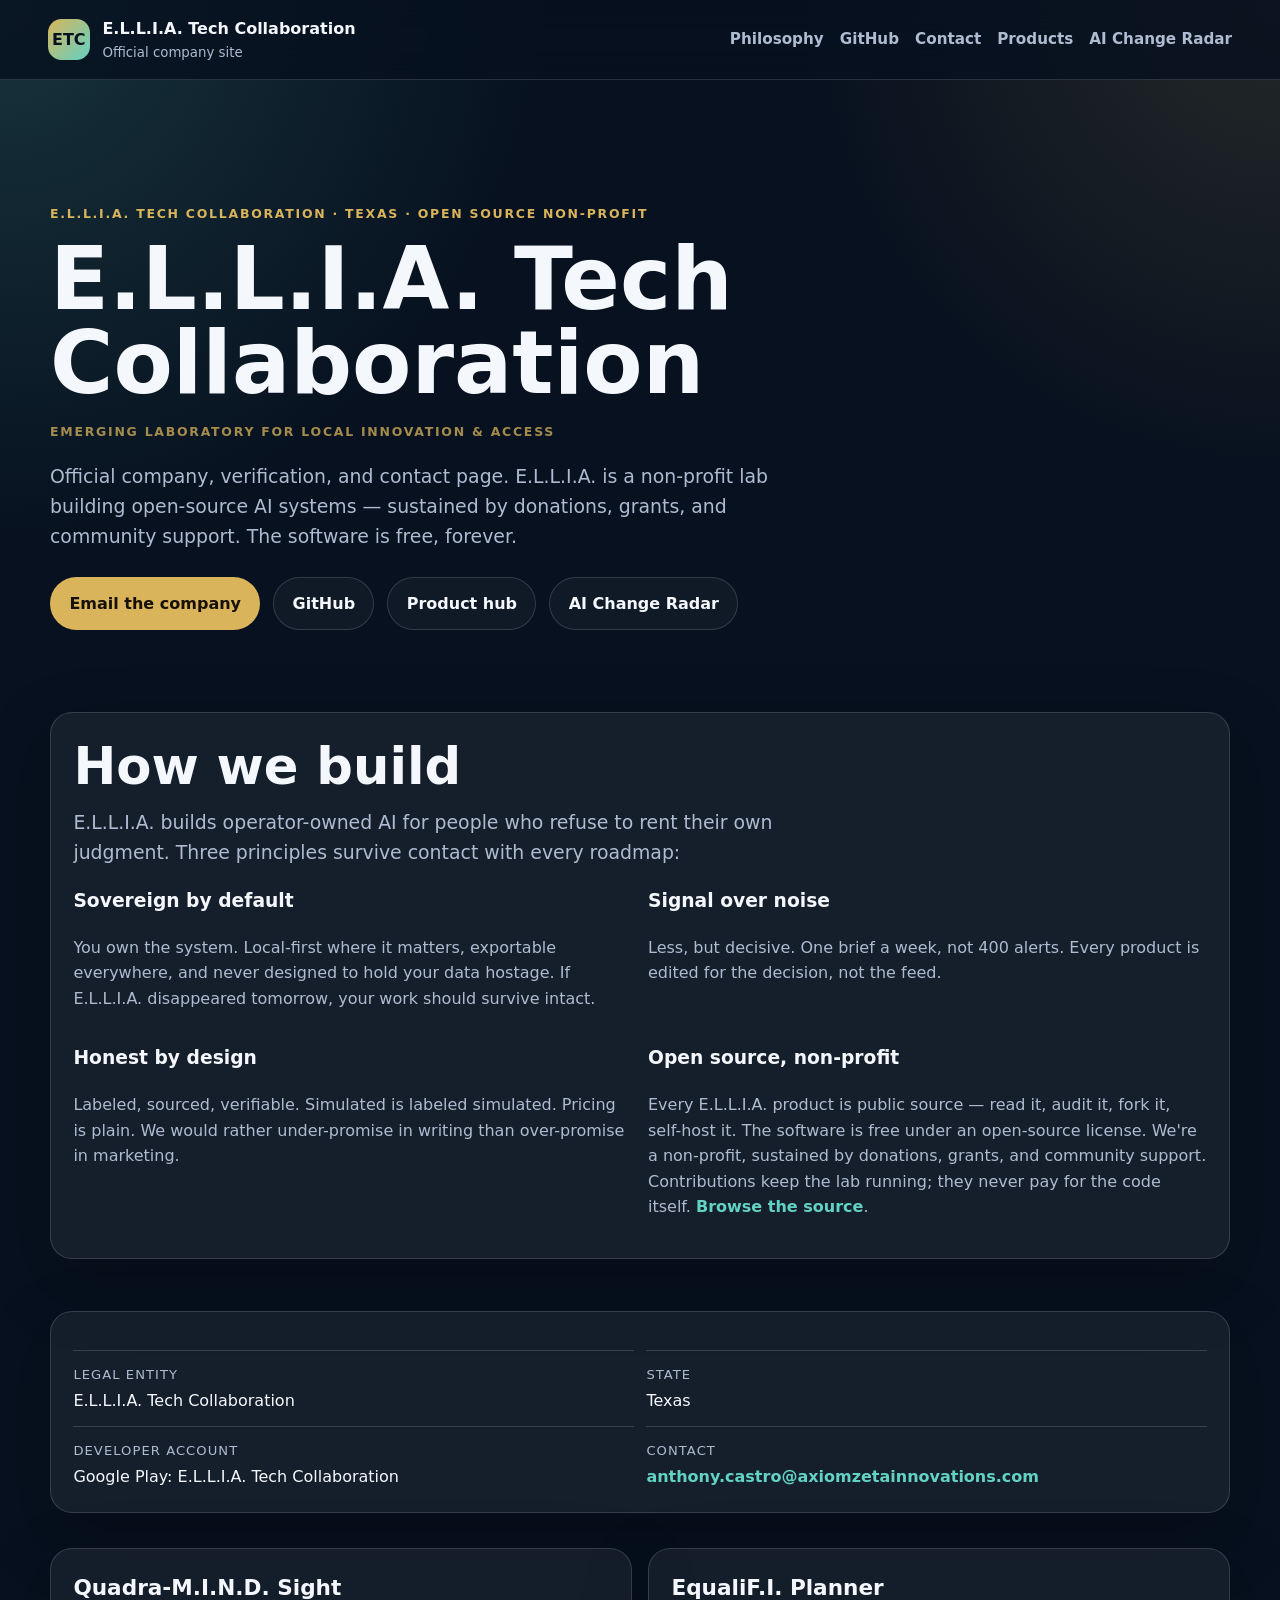
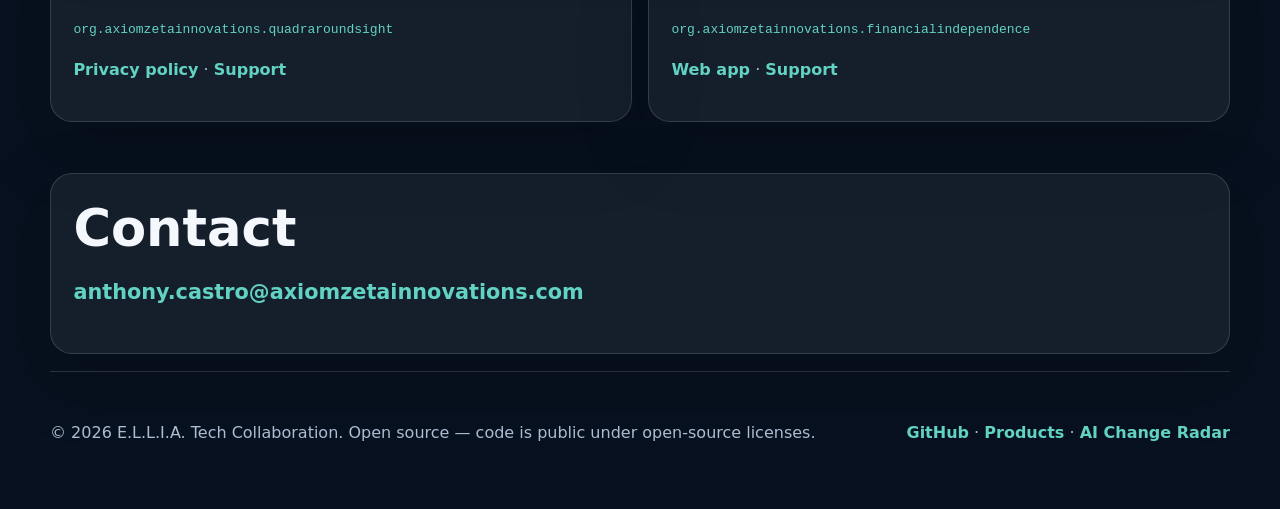
==== commit 6247869b: "Non-profit paradigm: for-profit language becomes non-profit - Eyebrow + philosophy heading: 'Open so" ====
--- a/index.html
+++ b/index.html
@@ -21,21 +21,21 @@
       <a href="#philosophy">Philosophy</a>
       <a href="https://github.com/E-L-L-I-A-Tech-Collaboration">GitHub</a>
       <a href="#contact">Contact</a>
-      <a href="https://axiom-zeta-innovations.vercel.app">Products</a>
+      <a href="https://elliatechcollab.com">Products</a>
       <a href="https://www.aichangeradar.com">AI Change Radar</a>
     </nav>
   </header>
 
   <main id="top">
     <section class="hero">
-      <p class="eyebrow">E.L.L.I.A. Tech Collaboration · Texas · Open source for profit</p>
+      <p class="eyebrow">E.L.L.I.A. Tech Collaboration · Texas · Open source non-profit</p>
       <h1>E.L.L.I.A. Tech Collaboration</h1>
       <p class="eyebrow" style="margin-top:8px;opacity:.75">Emerging Laboratory for Local Innovation &amp; Access</p>
-      <p class="lede">Official company, verification, and contact page. We build open-source AI systems and make money the honest way — hosted versions, support, premium tiers, consulting, and donations. Never for the code itself.</p>
+      <p class="lede">Official company, verification, and contact page. E.L.L.I.A. is a non-profit lab building open-source AI systems — sustained by donations, grants, and community support. The software is free, forever.</p>
       <div class="actions">
         <a class="button primary" href="mailto:anthony.castro@axiomzetainnovations.com">Email the company</a>
         <a class="button ghost" href="https://github.com/E-L-L-I-A-Tech-Collaboration">GitHub</a>
-        <a class="button ghost" href="https://axiom-zeta-innovations.vercel.app">Product hub</a>
+        <a class="button ghost" href="https://elliatechcollab.com">Product hub</a>
         <a class="button ghost" href="https://www.aichangeradar.com">AI Change Radar</a>
       </div>
     </section>
@@ -58,8 +58,8 @@
             <p>Labeled, sourced, verifiable. Simulated is labeled simulated. Pricing is plain. We would rather under-promise in writing than over-promise in marketing.</p>
           </article>
           <article>
-            <h3>Open source for profit</h3>
-            <p>Every E.L.L.I.A. product is public source — read it, audit it, fork it, self-host it. The software is free under an open-source license. We make money from hosted versions, support, premium tiers, consulting, and donations. You pay us to save you time, never for the code itself. <a href="https://github.com/E-L-L-I-A-Tech-Collaboration">Browse the source</a>.</p>
+            <h3>Open source, non-profit</h3>
+            <p>Every E.L.L.I.A. product is public source — read it, audit it, fork it, self-host it. The software is free under an open-source license. We're a non-profit, sustained by donations, grants, and community support. Contributions keep the lab running; they never pay for the code itself. <a href="https://github.com/E-L-L-I-A-Tech-Collaboration">Browse the source</a>.</p>
           </article>
         </div>
       </div>
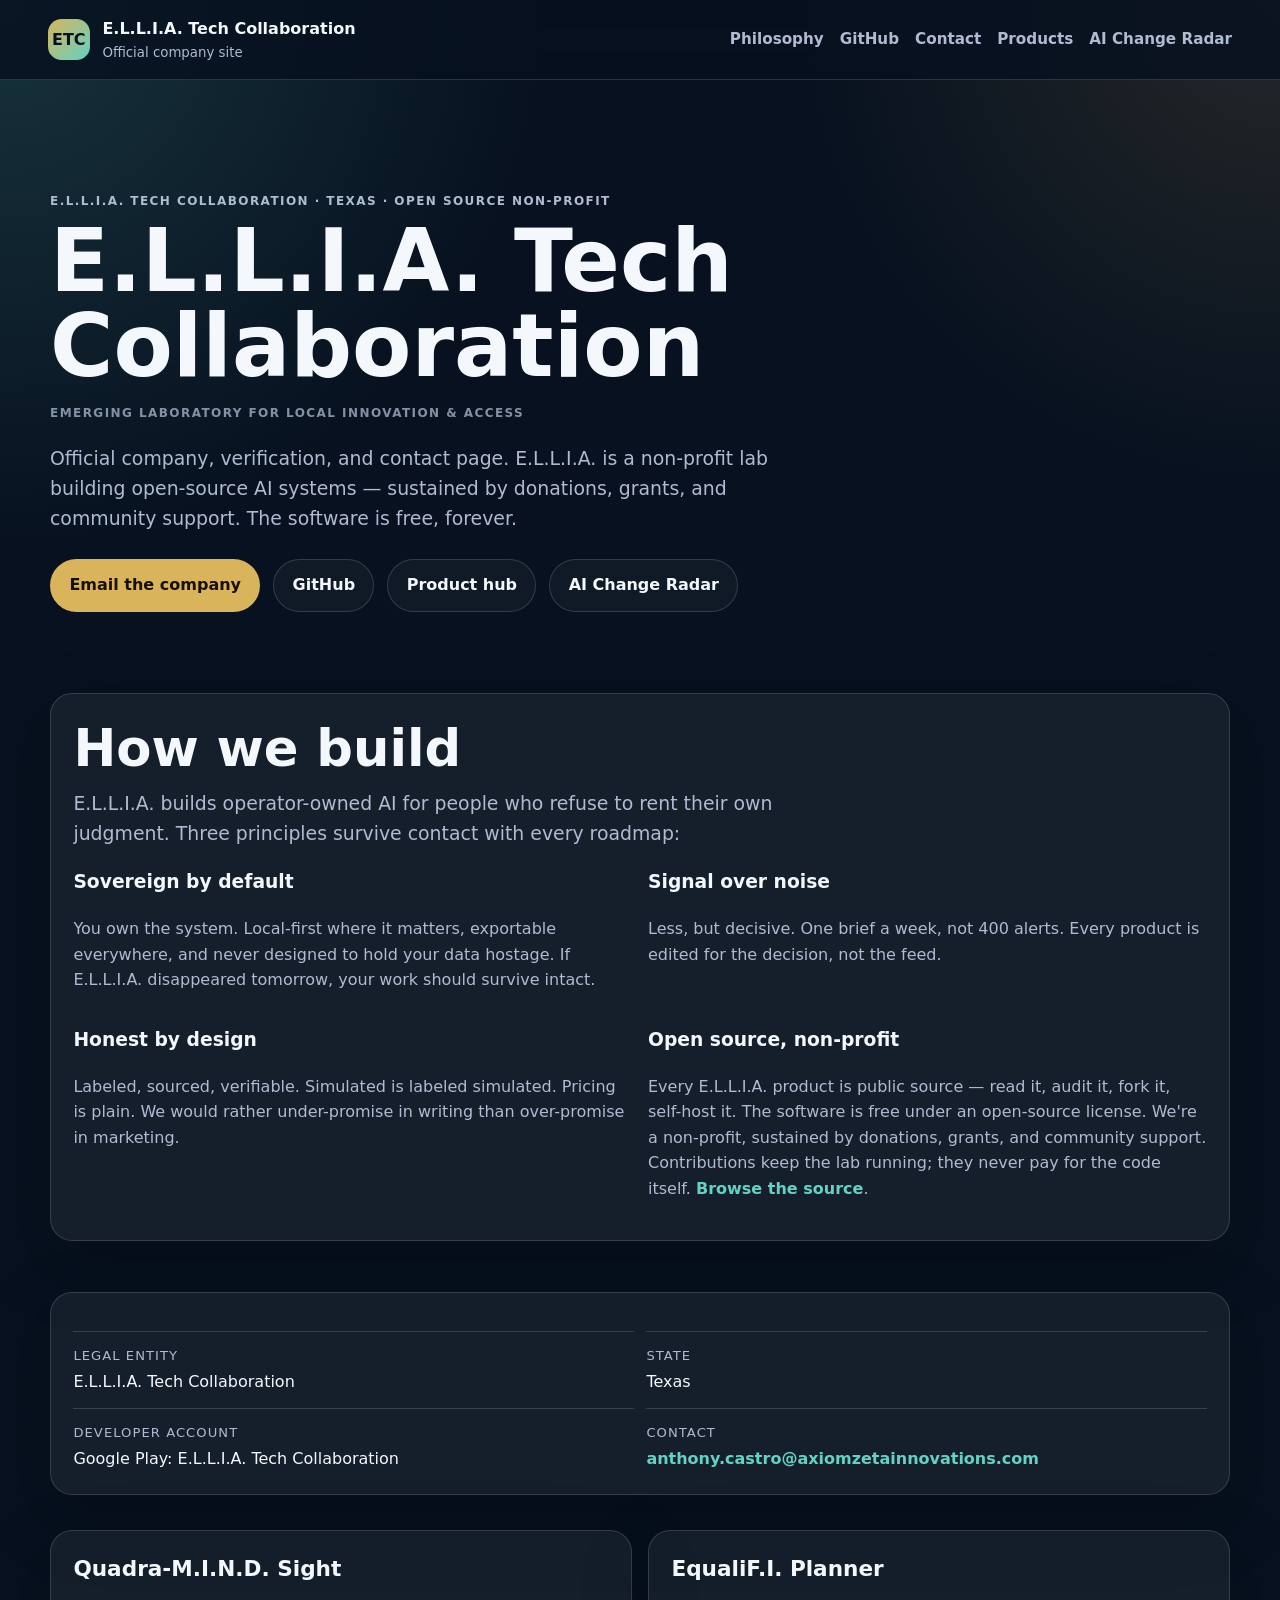
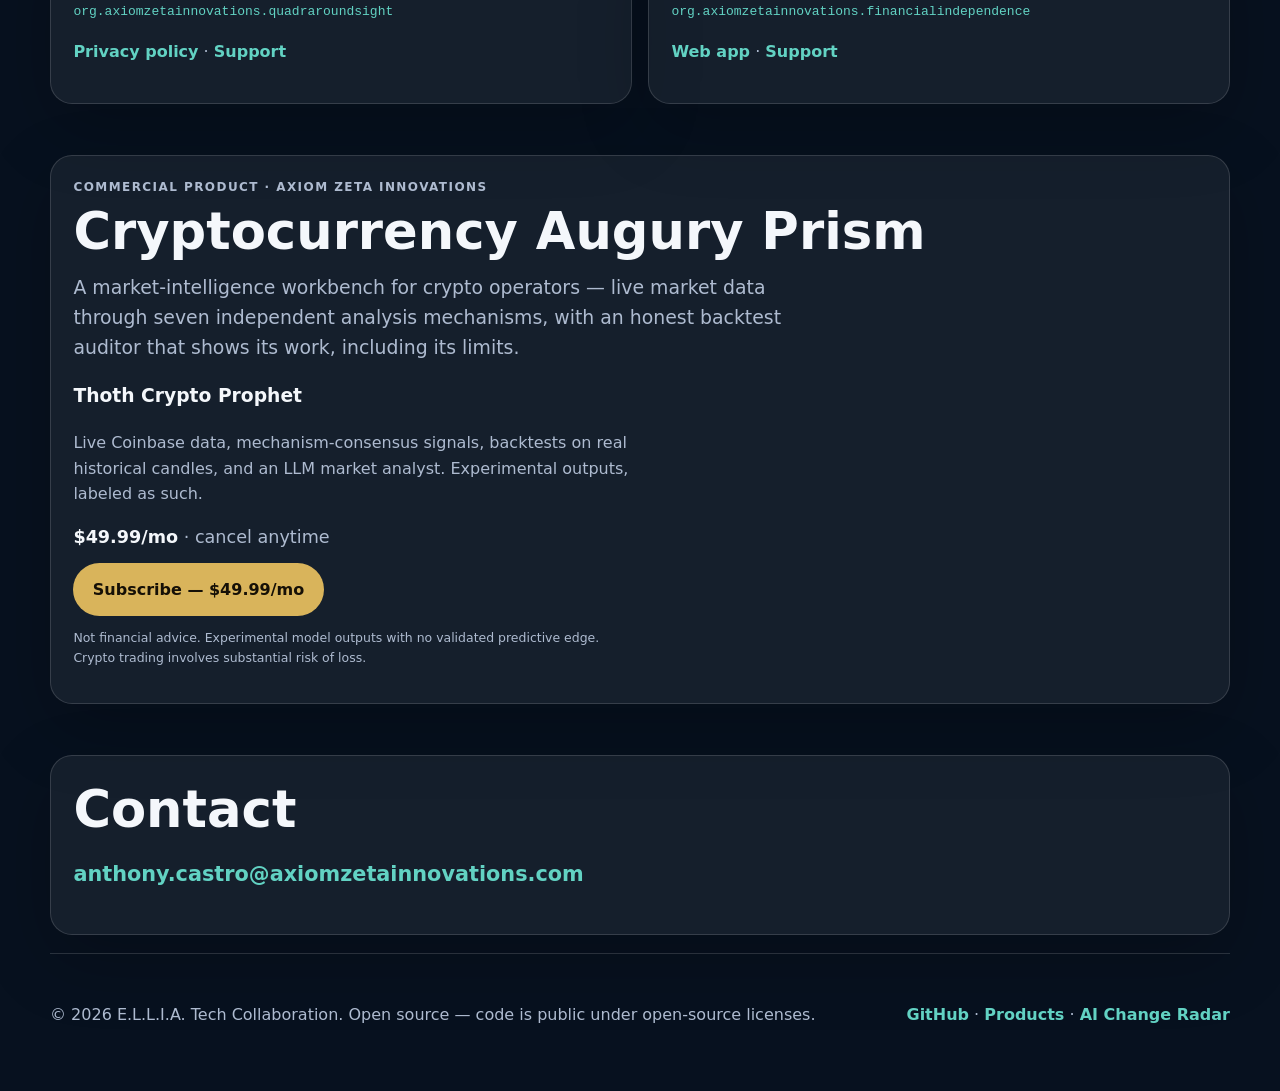
==== commit b847e42e: "Add Cryptocurrency Augury Prism section with Thoth Crypto Prophet $49.99/mo Stripe subscription" ====
--- a/index.html
+++ b/index.html
@@ -91,6 +91,25 @@
       </div>
     </section>
 
+    <section class="section compact" aria-label="Cryptocurrency Augury Prism">
+      <div class="card wide">
+        <p class="eyebrow">Commercial product · Axiom Zeta Innovations</p>
+        <h2>Cryptocurrency Augury Prism</h2>
+        <p class="lede" style="margin-top:8px">A market-intelligence workbench for crypto operators — live market data through seven independent analysis mechanisms, with an honest backtest auditor that shows its work, including its limits.</p>
+        <div class="grid two" style="margin-top:18px">
+          <article class="support-card">
+            <h3>Thoth Crypto Prophet</h3>
+            <p>Live Coinbase data, mechanism-consensus signals, backtests on real historical candles, and an LLM market analyst. Experimental outputs, labeled as such.</p>
+            <p class="price-line"><strong>$49.99/mo</strong> · cancel anytime</p>
+            <div class="actions" style="margin-top:12px">
+              <a class="button primary" href="https://buy.stripe.com/fZu8wReAUbVd3oa1KF18c0r">Subscribe — $49.99/mo</a>
+            </div>
+            <p class="fineprint">Not financial advice. Experimental model outputs with no validated predictive edge. Crypto trading involves substantial risk of loss.</p>
+          </article>
+        </div>
+      </div>
+    </section>
+
     <section id="contact" class="section compact">
       <div class="card wide contact-card">
         <h2>Contact</h2>
--- a/styles.css
+++ b/styles.css
@@ -153,3 +153,7 @@
   .grid.three, .grid.two, .facts { grid-template-columns: 1fr; }
   .hero { padding-top: 3rem; }
 }
+
+.price-line { font-size: 1.1rem; margin: 12px 0 4px; }
+.fineprint { font-size: 0.78rem; color: var(--muted); line-height: 1.6; margin-top: 12px; }
+.eyebrow { text-transform: uppercase; letter-spacing: 0.12em; font-size: 0.75rem; color: var(--muted); margin: 0 0 8px; }
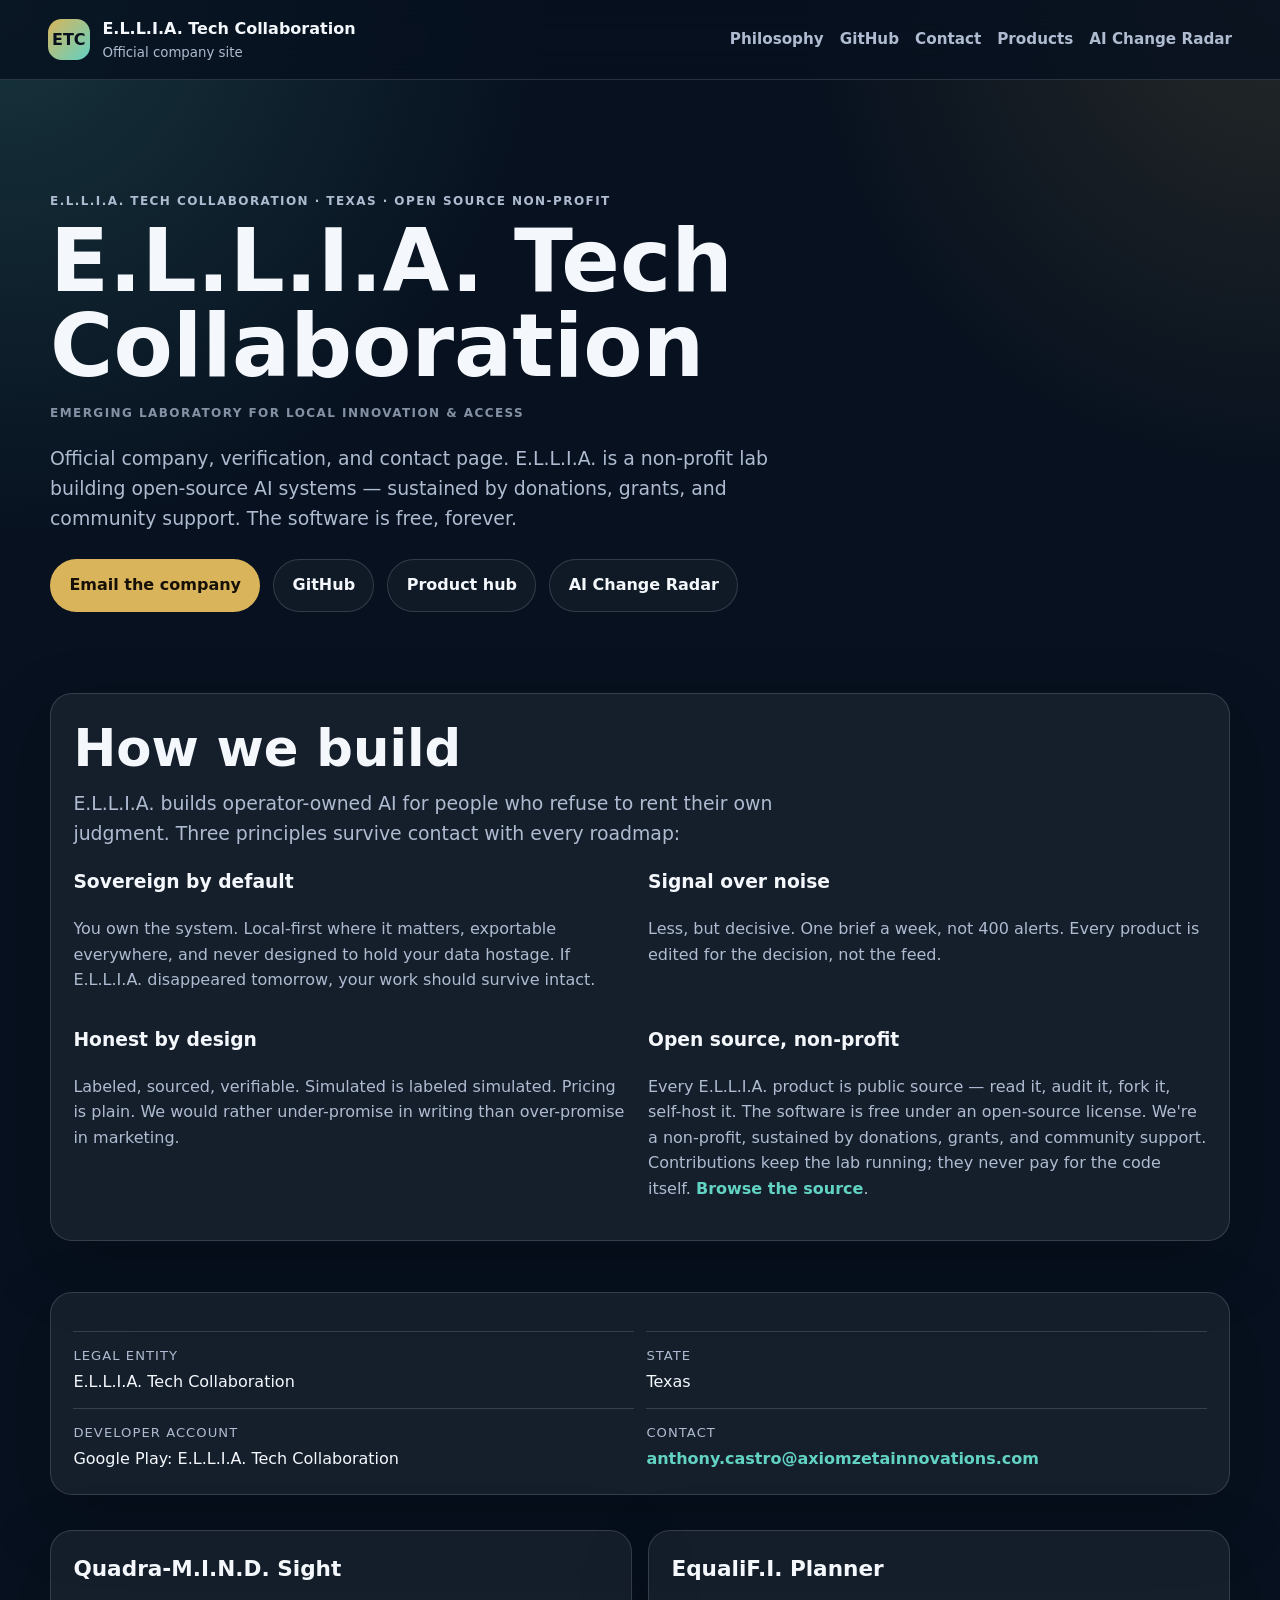
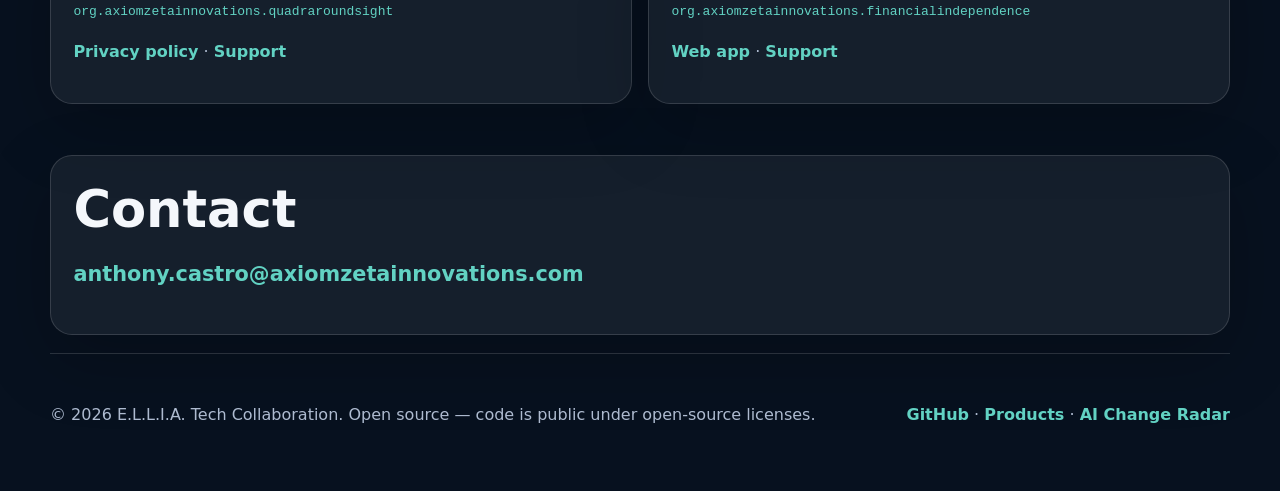
==== commit 677a595a: "Revert misplaced CAP section - product lives on axiomzetainnovations.com (ellia-tech-collaboration-l" ====
--- a/index.html
+++ b/index.html
@@ -91,25 +91,6 @@
       </div>
     </section>
 
-    <section class="section compact" aria-label="Cryptocurrency Augury Prism">
-      <div class="card wide">
-        <p class="eyebrow">Commercial product · Axiom Zeta Innovations</p>
-        <h2>Cryptocurrency Augury Prism</h2>
-        <p class="lede" style="margin-top:8px">A market-intelligence workbench for crypto operators — live market data through seven independent analysis mechanisms, with an honest backtest auditor that shows its work, including its limits.</p>
-        <div class="grid two" style="margin-top:18px">
-          <article class="support-card">
-            <h3>Thoth Crypto Prophet</h3>
-            <p>Live Coinbase data, mechanism-consensus signals, backtests on real historical candles, and an LLM market analyst. Experimental outputs, labeled as such.</p>
-            <p class="price-line"><strong>$49.99/mo</strong> · cancel anytime</p>
-            <div class="actions" style="margin-top:12px">
-              <a class="button primary" href="https://buy.stripe.com/fZu8wReAUbVd3oa1KF18c0r">Subscribe — $49.99/mo</a>
-            </div>
-            <p class="fineprint">Not financial advice. Experimental model outputs with no validated predictive edge. Crypto trading involves substantial risk of loss.</p>
-          </article>
-        </div>
-      </div>
-    </section>
-
     <section id="contact" class="section compact">
       <div class="card wide contact-card">
         <h2>Contact</h2>
